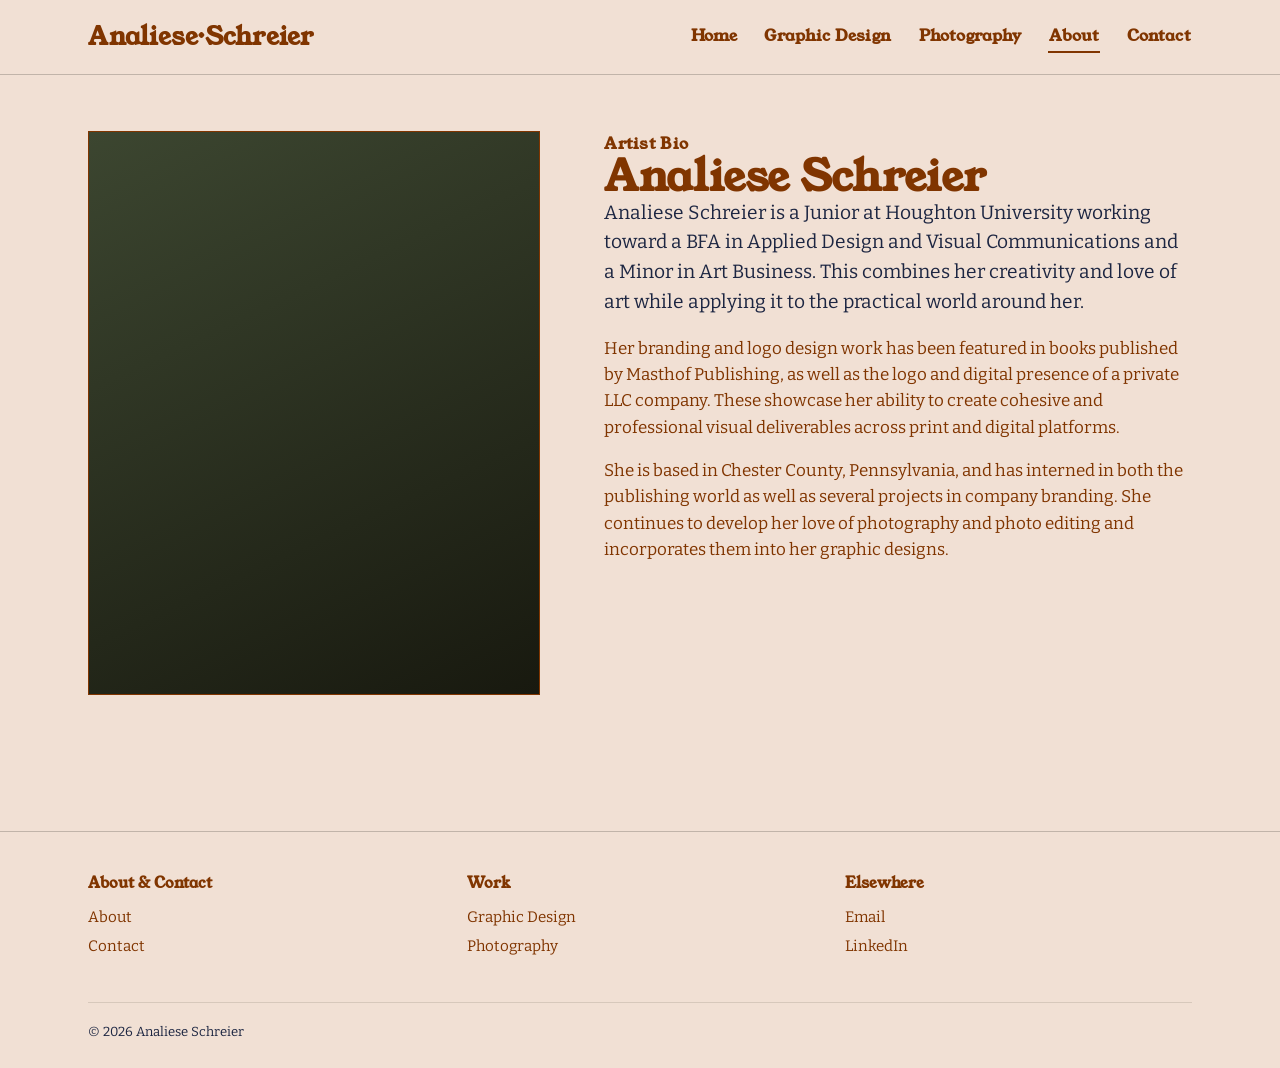
==== about.html @ 524bebe2 "Update about.html added href for headshot" ====
<!DOCTYPE html>
<html lang="en">
<head>
  <meta charset="UTF-8">
  <meta name="viewport" content="width=device-width, initial-scale=1.0">
  <title>About — Analiese Schreier</title>
  <link rel="icon" type="image/x-icon" href="favicon.png">
  <meta name="description" content="About Analiese Schreier, a graphic design student at Houghton University based in Chester County, PA.">
  <link rel="stylesheet" href="styles.css">
</head>
<body>

<header class="site-header">
  <div class="wrap">
    <a class="brand" href="index.html">Analiese<span>·</span>Schreier</a>
    <button class="nav-toggle" aria-label="Open menu" aria-expanded="false">
      <span></span>
    </button>
    <nav class="primary-nav" aria-label="Primary">
      <ul>
        <li><a href="index.html">Home</a></li>
        <!-- <li><a href="portfolio.html">Portfolio</a></li> -->
        <li><a href="graphic-design.html">Graphic Design</a></li>
        <li><a href="photographic-design.html">Photography</a></li>
        <li><a href="about.html" aria-current="page">About</a></li>
        <li><a href="contact.html">Contact</a></li>
      </ul>
    </nav>
  </div>
</header>

<main>
  <div class="wrap">
    <div class="about-grid">
      <div>
        <div class="gallery-frame gallery-frame--fallback" style="--c1:#3C4630; --c2:#18190F;" href="AboutMe_Darkbackground.png"></div>
      </div>
      <div>
        <span class="eyebrow-num">Artist Bio</span>
        <h1 class="h-section">Analiese Schreier</h1>
        <p class="lede">Analiese Schreier is a Junior at Houghton University
        working toward a BFA in Applied Design and Visual Communications and
        a Minor in Art Business. This combines her creativity and love of
        art while applying it to the practical world around her.</p>
        <p>Her branding and logo design work has been featured in books
        published by Masthof Publishing, as well as the logo and digital
        presence of a private LLC company. These showcase her ability to
        create cohesive and professional visual deliverables across print
        and digital platforms.</p>
        <p>She is based in Chester County, Pennsylvania, and has interned
        in both the publishing world as well as several projects in
        company branding. She continues to develop her love of photography
        and photo editing and incorporates them into her graphic designs.</p>
      </div>
    </div>
  </div>

  <!--
  <section class="hairline-top">
    <div class="wrap">
      <div class="section-head">
        <h2 class="h-section">Timeline</h2>
      </div>
      <!-- TODO: placeholder timeline — replace with your own history. --><!--
      <div class="timeline">
        <div class="timeline-row">
          <span class="yr">Year</span>
          <p>Add a milestone here.</p>
        </div>
        <div class="timeline-row">
          <span class="yr">Year</span>
          <p>Add a milestone here.</p>
        </div>
        <div class="timeline-row">
          <span class="yr">Year</span>
          <p>Add a milestone here.</p>
        </div>
      </div>
    </div>
  </section>

  <section class="hairline-top">
    <div class="wrap">
      <div class="about-grid" style="padding-bottom: 0;">
        <div>
          <h2 class="h-section" style="font-size: clamp(1.6rem, 3vw, 2.1rem);">Tools &amp; materials</h2>
        </div>
        <div>
          <!-- TODO: placeholder list — replace with your own tools. --><!--
          <ul class="tools-list">
            <li>Add a tool here</li>
            <li>Add a tool here</li>
            <li>Add a tool here</li>
            <li>Add a tool here</li>
          </ul>
        </div>
      </div>
    </div>
  </section>
-->
</main>

<footer class="site-footer">
  <div class="wrap">
    <div class="footer-grid">
      <div>
        <h5>About &amp; Contact</h5>
        <ul>
          <li><a href="about.html">About</a></li>
          <li><a href="contact.html">Contact</a></li>
        </ul>
      </div>
      <div>
        <h5>Work</h5>
        <ul>
          <!-- <li><a href="portfolio.html">Portfolio</a></li> -->
          <li><a href="graphic-design.html">Graphic Design</a></li>
          <li><a href="photographic-design.html">Photography</a></li>
        </ul>
      </div>
      <div>
        <h5>Elsewhere</h5>
        <ul>
          <li><a href="mailto:Schreier.Analiese@gmail.com">Email</a></li>
          <li><a href="https://www.linkedin.com/in/analiese-schreier-119aab394">LinkedIn</a></li>
        </ul>
      </div>
    </div>
    <div class="footer-base">
      <span>© 2026 Analiese Schreier</span>
    </div>
  </div>
</footer>

<script src="script.js"></script>
</body>
</html>
---- styles.css ----
/* ===========================================================
   Analiese Schreier — Graphic Design & Photography
   Design system: one unified card module, reused across
   Home, Portfolio, Graphic Design, and Photography.
   =========================================================== */

@import url('https://fonts.googleapis.com/css2?family=Young+Serif&display=swap');
@import url('https://fonts.googleapis.com/css2?family=Bitter:ital,wght@0,100..900;1,100..900&family=Young+Serif&display=swap');

:root{
  --paper: #F1E0D4;
  --paper-dim: #DDD4B9;
  --ink: #803500;
  --ink-soft: #1D2642;
  --safelight: #803500;
  --safelight-dim: #803500;
  --developer: #3C4630;
  --stop: #C99A2E;
  --line: rgba(24,25,15,0.22);
  --line-soft: rgba(24,25,15,0.12);

  --font-display: "Young Serif", serif;
  --font-body: "Bitter", serif;

  --measure: 62ch;
  --gutter: clamp(1.25rem, 3vw, 2.5rem);
}

*, *::before, *::after{ box-sizing: border-box; }

html{ scroll-behavior: smooth; }

body{
  margin: 0;
  background: var(--paper);
  color: var(--ink);
  font-family: var(--font-body);
  font-size: 17px;
  line-height: 1.55;
  -webkit-font-smoothing: antialiased;
}

@media (prefers-reduced-motion: reduce){
  html{ scroll-behavior: auto; }
  *, *::before, *::after{ animation-duration: 0.001ms !important; animation-iteration-count: 1 !important; transition-duration: 0.001ms !important; }
}

img, svg{ display: block; max-width: 100%; }

a{ color: inherit; }

h1,h2,h3,h4{
  font-family: var(--font-display);
  font-weight: 700;
  line-height: 0.94;
  margin: 0;
  letter-spacing: 0.002em;
}

p{ margin: 0 0 1em; max-width: var(--measure); }

.visually-hidden{
  position: absolute; width: 1px; height: 1px; overflow: hidden;
  clip: rect(0,0,0,0); white-space: nowrap; border: 0; padding: 0; margin: -1px;
}

:focus-visible{
  outline: 2px solid var(--safelight);
  outline-offset: 3px;
}

/* ---------- layout shell ---------- */

.wrap{
  max-width: 1180px;
  margin: 0 auto;
  padding-left: var(--gutter);
  padding-right: var(--gutter);
}

.hairline-top{ border-top: 1px solid var(--line); }
.hairline-bottom{ border-bottom: 1px solid var(--line); }

/* ---------- header / nav ---------- */

.site-header{
  position: relative;
  border-bottom: 1px solid var(--line);
  background: var(--paper);
}

.site-header .wrap{
  display: flex;
  align-items: center;
  justify-content: space-between;
  padding-top: 1.1rem;
  padding-bottom: 1.1rem;
}

.brand{
  font-family: var(--font-display);
  font-weight: 800;
  font-size: 1.55rem;
  letter-spacing: 0.01em;
  text-decoration: none;
  white-space: nowrap;
}
.brand span{ color: var(--safelight); }

.nav-toggle{
  display: none;
  background: none;
  border: 1px solid var(--ink);
  border-radius: 0;
  width: 42px;
  height: 34px;
  position: relative;
  cursor: pointer;
}
.nav-toggle span, .nav-toggle span::before, .nav-toggle span::after{
  content: "";
  position: absolute;
  left: 9px; right: 9px;
  height: 1px;
  background: var(--ink);
  top: 50%;
}
.nav-toggle span::before{ top: -7px; }
.nav-toggle span::after{ top: 7px; }

.primary-nav ul{
  list-style: none;
  display: flex;
  gap: clamp(1rem, 2vw, 2rem);
  margin: 0; padding: 0;
}

.primary-nav a{
  text-decoration: none;
  font-family: var(--font-display);
  font-weight: 600;
  font-size: 0.98rem;
  letter-spacing: 0.01em;
  padding: 0.2rem 0.05rem;
  border-bottom: 2px solid transparent;
}

.primary-nav a:hover{ border-color: var(--line); }

.primary-nav a[aria-current="page"]{
  color: var(--safelight-dim);
  border-color: var(--safelight);
}

@media (max-width: 780px){
  .nav-toggle{ display: block; }
  .primary-nav{
    position: absolute;
    top: 100%; left: 0; right: 0;
    background: var(--paper);
    border-bottom: 1px solid var(--line);
    max-height: 0;
    overflow: hidden;
    transition: max-height 0.3s ease;
  }
  .primary-nav.is-open{ max-height: 320px; }
  .primary-nav ul{
    flex-direction: column;
    gap: 0;
    padding: 0.5rem var(--gutter) 1.25rem;
  }
  .primary-nav li{ border-top: 1px solid var(--line-soft); }
  .primary-nav li:first-child{ border-top: none; }
  .primary-nav a{
    display: block;
    padding: 0.8rem 0.1rem;
  }
}

/* ---------- footer ---------- */

.site-footer{
  border-top: 1px solid var(--line);
  padding: 2.5rem 0 1.6rem;
  margin-top: 5rem;
}

.footer-grid{
  display: grid;
  grid-template-columns: repeat(3, 1fr);
  gap: 2rem;
}

@media (max-width: 780px){
  .footer-grid{ grid-template-columns: 1fr 1fr; }
}

.footer-grid h5{
  font-family: var(--font-display);
  font-weight: 700;
  font-size: 0.95rem;
  margin: 0 0 0.6rem;
}

.footer-grid ul{ list-style: none; margin: 0; padding: 0; }
.footer-grid li{ margin-bottom: 0.35rem; font-size: 0.95rem; }
.footer-grid a{ text-decoration: none; }
.footer-grid a:hover{ text-decoration: underline; }

.footer-base{
  display: flex;
  justify-content: space-between;
  flex-wrap: wrap;
  gap: 0.5rem 1.5rem;
  margin-top: 2.4rem;
  padding-top: 1.2rem;
  border-top: 1px solid var(--line-soft);
  font-size: 0.82rem;
  color: var(--ink-soft);
}

/* ---------- buttons / links ---------- */

.btn{
  display: inline-block;
  font-family: var(--font-display);
  font-weight: 700;
  font-size: 1rem;
  letter-spacing: 0.01em;
  text-decoration: none;
  padding: 0.75rem 1.5rem;
  border: 1px solid var(--ink);
  background: var(--ink);
  color: var(--paper);
}
.btn:hover{ background: var(--safelight); border-color: var(--safelight); }

.btn-outline{
  background: transparent;
  color: var(--ink);
}
.btn-outline:hover{
  background: var(--ink);
  color: var(--paper);
  border-color: var(--ink);
}

.text-link{
  font-family: var(--font-display);
  font-weight: 600;
  text-decoration: none;
  border-bottom: 1px solid var(--ink);
  padding-bottom: 0.1em;
}
.text-link:hover{ border-color: var(--safelight); color: var(--safelight-dim); }

/* ---------- utility type scale ---------- */

.h-display{ font-size: clamp(2.6rem, 7vw, 5.4rem); }
.h-section{ font-size: clamp(1.8rem, 4vw, 2.7rem); }
.h-card{ font-size: clamp(1.15rem, 2vw, 1.35rem); margin-bottom: 0.3rem; }

.eyebrow-num{
  font-family: var(--font-display);
  font-weight: 700;
  color: var(--safelight-dim);
  font-size: 1rem;
  letter-spacing: 0.02em;
}

.lede{
  font-size: 1.2rem;
  color: var(--ink-soft);
}

.caption{
  font-style: italic;
  font-size: 0.95rem;
  color: var(--ink-soft);
  margin: 0.6rem 0 0;
}

/* ---------- hero slideshow (Home) ----------
   A static logo/wordmark sits centered over a set of photos that
   slowly cross-fade behind it, pulled from photos/config.js. */

.hero-slideshow{
  position: relative;
  height: min(100vh, 780px);
  min-height: 420px;
  overflow: hidden;
  display: flex;
  align-items: center;
  justify-content: center;
  background: var(--ink); /* shows while photos load, or if none load */
}

.hero-slide{
  position: absolute;
  inset: 0;
  background-size: cover;
  background-position: center;
  opacity: 0;
  transition: opacity 1.8s ease;
}
.hero-slide.is-active{ opacity: 1; }

.hero-slideshow::after{
  content: "";
  position: absolute;
  inset: 0;
  z-index: 1;
  background: linear-gradient(180deg, rgba(24,25,15,0.45), rgba(24,25,15,0.6));
}

.hero-logo{
  position: relative;
  z-index: 2;
  text-align: center;
  padding: 0 var(--gutter);
  color: var(--paper);
}
.hero-logo .eyebrow-num{ color: var(--stop); }

.hero-wordmark{
  font-family: var(--font-display);
  font-weight: 800;
  font-size: clamp(2.6rem, 8vw, 5.5rem);
  line-height: 0.95;
  margin: 0.5rem 0;
  color: var(--paper);
}

.hero-tagline{
  font-size: 1.15rem;
  color: var(--paper);
  opacity: 0.92;
  max-width: 34rem;
  margin: 0.8rem auto 1.2rem;
}

.hero-more-link{
  color: var(--paper);
  border-bottom-color: var(--paper);
}
.hero-more-link:hover{ color: var(--stop); border-bottom-color: var(--stop); }

/* ---------- section heading pattern ---------- */

.section-head{
  display: flex;
  justify-content: space-between;
  align-items: flex-end;
  gap: 1.5rem;
  flex-wrap: wrap;
  padding: clamp(2rem, 5vw, 3rem) 0 clamp(1.2rem, 3vw, 1.8rem);
}

/* ---------- unified gallery system ----------
   One card module, used on Home, Portfolio, Graphic Design,
   and Photography, so every page of work looks like part of
   the same site rather than four different layouts. */

.gallery-section{ padding-bottom: clamp(2.5rem, 6vw, 4rem); }

.gallery-grid{
  display: grid;
  grid-template-columns: repeat(3, 1fr);
  gap: clamp(1.5rem, 3vw, 2.25rem);
  align-items: start; /* photos keep their own natural height per card */
}
@media (max-width: 900px){ .gallery-grid{ grid-template-columns: repeat(2, 1fr); } }
@media (max-width: 560px){ .gallery-grid{ grid-template-columns: 1fr; } }

.gallery-card{ display: flex; flex-direction: column; }

.gallery-frame{
  position: relative;
  border: 1px solid var(--ink);
  overflow: hidden;
  background: var(--paper-dim);
}
.gallery-frame img{
  display: block;
  width: 100%;
  height: auto; /* natural aspect ratio — photos are never cropped */
}
.gallery-frame--fallback{
  aspect-ratio: 4 / 3; /* only used when there's no real image to size against */
  background: linear-gradient(155deg, var(--c1, var(--developer)) 0%, var(--c2, var(--ink)) 100%);
}
.gallery-frame--clickable{ cursor: pointer; }
.gallery-frame--clickable:hover{ opacity: 0.92; }
.gallery-frame--clickable:focus-visible{ outline: 2px solid var(--safelight); outline-offset: 2px; }

.gallery-body{ padding-top: 0.9rem; }
.gallery-body .meta{
  font-size: 0.85rem;
  color: var(--ink-soft);
  margin: 0 0 0.5rem;
}
.gallery-body p:last-of-type{ margin-bottom: 0.4rem; }

.gallery-more-link{ display: inline-block; margin-top: 0.3rem; }

/* ---------- filter bar (Portfolio) ---------- */

.filter-bar{
  display: flex;
  flex-wrap: wrap;
  gap: 0.6rem;
  padding: 0 0 clamp(1.5rem, 4vw, 2.5rem);
}
.filter-bar button{
  font-family: var(--font-display);
  font-weight: 600;
  font-size: 0.95rem;
  background: transparent;
  border: 1px solid var(--ink);
  padding: 0.5rem 1.1rem;
  cursor: pointer;
  color: var(--ink);
}
.filter-bar button[aria-pressed="true"]{
  background: var(--ink);
  color: var(--paper);
}

/* ---------- discipline list (Home) ---------- */

.discipline-list{
  border-top: 1px solid var(--ink);
}
.discipline-row{
  display: grid;
  grid-template-columns: 4rem 1.4fr 2fr;
  gap: 1.5rem;
  padding: 1.4rem 0;
  border-bottom: 1px solid var(--line);
  align-items: baseline;
}
@media (max-width: 700px){
  .discipline-row{ grid-template-columns: 3rem 1fr; }
  .discipline-row .discipline-desc{ grid-column: 2 / 3; }
}
.discipline-row .num{ font-family: var(--font-display); font-weight: 700; color: var(--safelight-dim); }
.discipline-row h3{ font-size: 1.3rem; }
.discipline-row p{ margin: 0; font-size: 0.98rem; color: var(--ink-soft); }

/* ---------- about page ---------- */

.about-grid{
  display: grid;
  grid-template-columns: 1fr 1.3fr;
  gap: clamp(2rem, 5vw, 4rem);
  padding: clamp(2rem, 5vw, 3.5rem) 0;
}
@media (max-width: 860px){ .about-grid{ grid-template-columns: 1fr; } }

.about-grid .gallery-frame{ aspect-ratio: 4/5; }

.timeline{ border-top: 1px solid var(--ink); margin-top: 1rem; }
.timeline-row{
  display: grid;
  grid-template-columns: 6rem 1fr;
  gap: 1.5rem;
  padding: 1.1rem 0;
  border-bottom: 1px solid var(--line);
}
.timeline-row .yr{ font-family: var(--font-display); font-weight: 700; }

.tools-list{
  display: grid;
  grid-template-columns: repeat(2, 1fr);
  gap: 0.4rem 1.5rem;
  list-style: none;
  padding: 0; margin: 0;
  font-size: 0.98rem;
}
.tools-list li{ padding: 0.4rem 0; border-bottom: 1px solid var(--line-soft); }

/* ---------- contact page ---------- */

.contact-grid{
  display: grid;
  grid-template-columns: 1fr 1fr;
  gap: clamp(2rem, 5vw, 4rem);
  padding: clamp(2rem, 5vw, 3.5rem) 0 clamp(3rem, 6vw, 5rem);
}
@media (max-width: 860px){ .contact-grid{ grid-template-columns: 1fr; } }

.field{ margin-bottom: 1.4rem; }
.field label{
  display: block;
  font-family: var(--font-display);
  font-weight: 600;
  font-size: 0.92rem;
  margin-bottom: 0.4rem;
}
.field input, .field textarea{
  width: 100%;
  border: 1px solid var(--ink);
  background: var(--paper-dim);
  padding: 0.7rem 0.8rem;
  font-family: var(--font-body);
  font-size: 1rem;
  color: var(--ink);
}
.field textarea{ min-height: 130px; resize: vertical; }
.field input:focus, .field textarea:focus{ outline: 2px solid var(--safelight); outline-offset: 1px; }

.info-block{ margin-bottom: 2rem; }
.info-block h5{
  font-family: var(--font-display);
  font-weight: 700;
  margin: 0 0 0.4rem;
  font-size: 1rem;
}
.info-block p{ margin: 0; }

/* ---------- work detail page (work.html) ---------- */

.work-back{ padding-top: clamp(1.5rem, 4vw, 2.5rem); margin: 0; }

.work-detail{
  display: grid;
  grid-template-columns: 1.3fr 1fr;
  gap: clamp(2rem, 5vw, 4rem);
  align-items: start;
  padding: clamp(1.5rem, 4vw, 2.5rem) 0 clamp(3rem, 6vw, 5rem);
}
@media (max-width: 860px){ .work-detail{ grid-template-columns: 1fr; } }

.work-detail-frame img{ cursor: default; }

.work-detail-body .meta{ margin-bottom: 1rem; }

/* ---------- lightbox ---------- */

.lightbox-overlay{
  position: fixed;
  inset: 0;
  background: rgba(0,0,0,0.88);
  display: flex;
  align-items: center;
  justify-content: center;
  padding: clamp(1.5rem, 5vw, 4rem);
  z-index: 1000;
}
.lightbox-overlay[hidden]{ display: none; }

.lightbox-image{
  max-width: 100%;
  max-height: 100%;
  width: auto;
  height: auto;
  object-fit: contain;
  box-shadow: none;
}

.lightbox-close{
  position: absolute;
  top: clamp(0.75rem, 3vw, 1.5rem);
  right: clamp(0.75rem, 3vw, 1.5rem);
  width: 2.75rem;
  height: 2.75rem;
  border: 1px solid var(--paper);
  background: transparent;
  color: var(--paper);
  font-size: 1.6rem;
  line-height: 1;
  cursor: pointer;
}
.lightbox-close:hover{ background: var(--paper); color: var(--ink); }

body.lightbox-open{ overflow: hidden; }

/* ---------- page intro (interior pages) ---------- */

.page-intro{ padding: clamp(2.5rem, 6vw, 4rem) 0 clamp(1.5rem, 4vw, 2rem); max-width: 52rem; }
.page-intro .eyebrow-num{ display: block; margin-bottom: 0.8rem; }
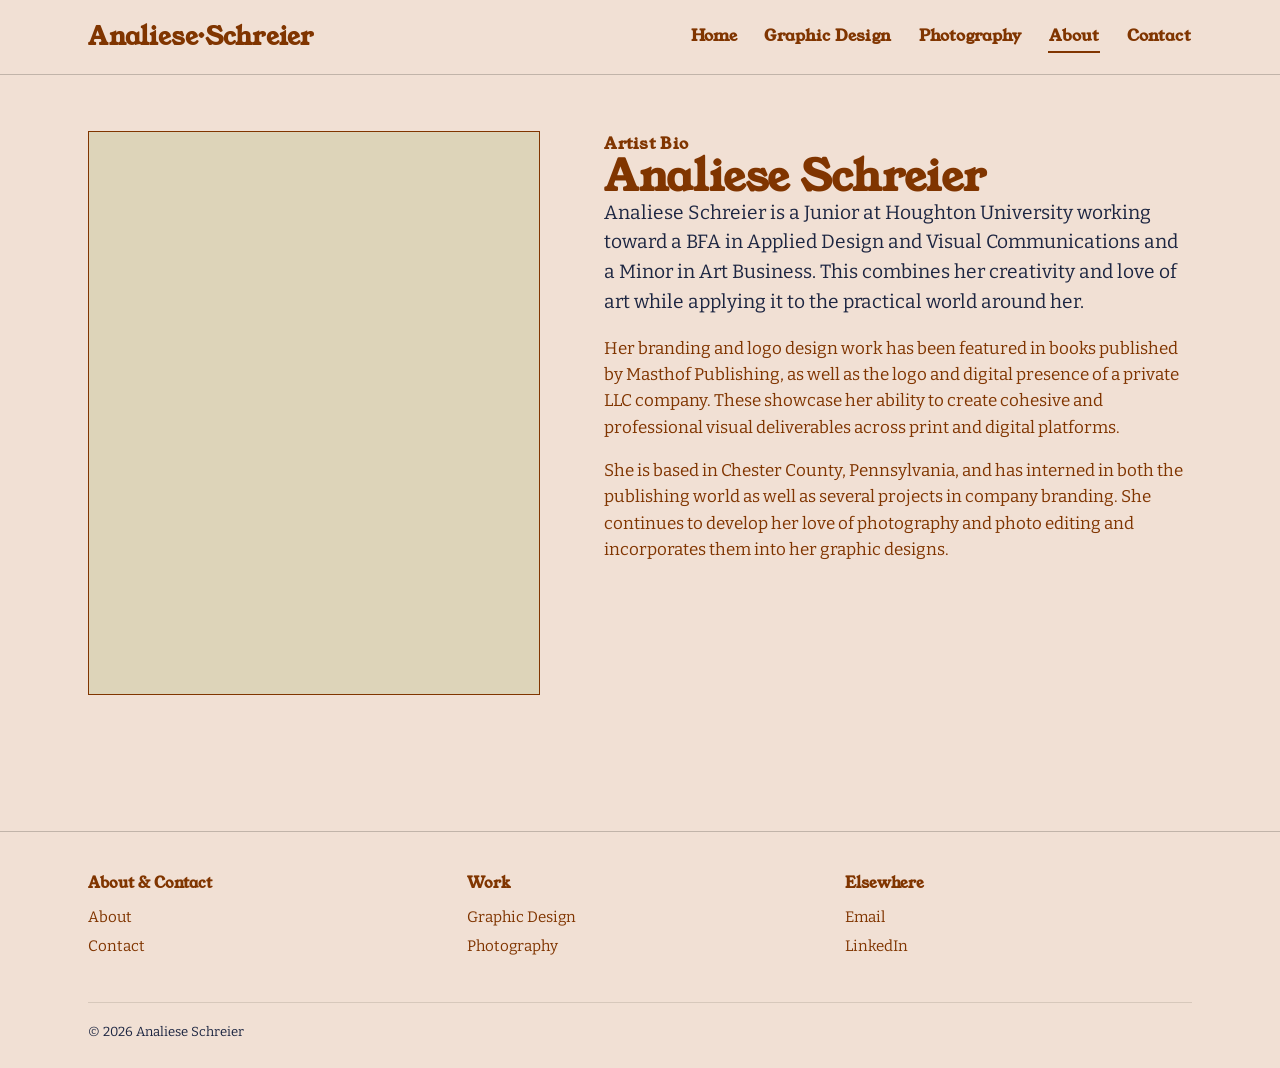
==== commit dd681af3: "Update about.html" ====
--- a/about.html
+++ b/about.html
@@ -33,7 +33,7 @@
   <div class="wrap">
     <div class="about-grid">
       <div>
-        <div class="gallery-frame gallery-frame--fallback" style="--c1:#3C4630; --c2:#18190F;" href="AboutMe_Darkbackground.png"></div>
+        <div class="gallery-frame AboutMe_Darkbackground.png" style="--c1:#3C4630; --c2:#18190F;" ></div>
       </div>
       <div>
         <span class="eyebrow-num">Artist Bio</span>
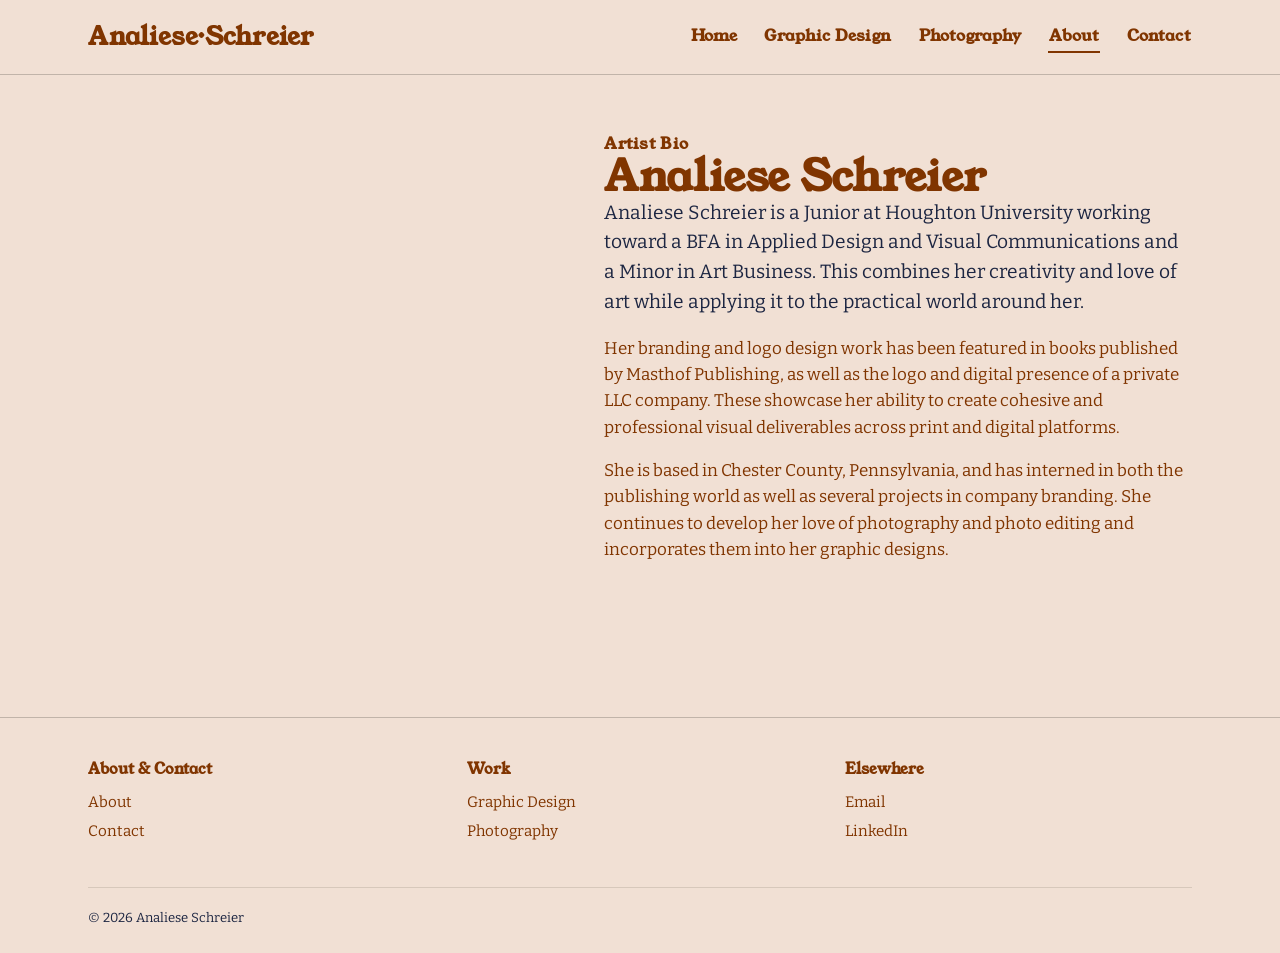
==== commit 351e9c3d: "Update about.html" ====
--- a/about.html
+++ b/about.html
@@ -33,7 +33,7 @@
   <div class="wrap">
     <div class="about-grid">
       <div>
-        <div class="gallery-frame AboutMe_Darkbackground.png" style="--c1:#3C4630; --c2:#18190F;" ></div>
+        <div src="AboutMe_Darkbackground.png" style="--c1:#3C4630; --c2:#18190F;" ></div>
       </div>
       <div>
         <span class="eyebrow-num">Artist Bio</span>
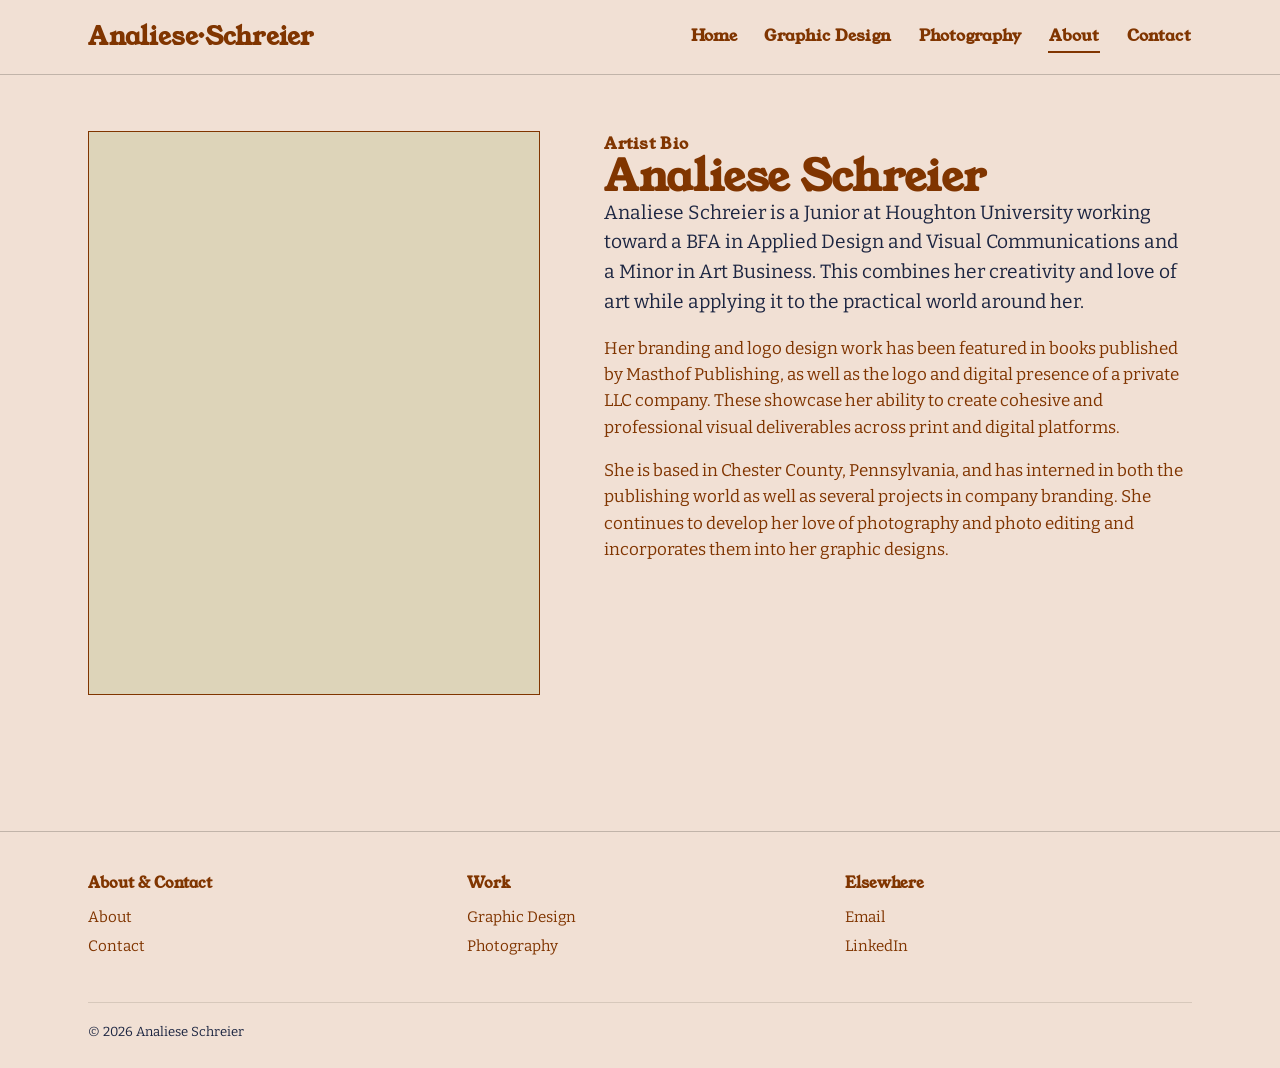
==== commit 1fd4b859: "Update about.html" ====
--- a/about.html
+++ b/about.html
@@ -33,7 +33,7 @@
   <div class="wrap">
     <div class="about-grid">
       <div>
-        <div src="AboutMe_Darkbackground.png" style="--c1:#3C4630; --c2:#18190F;" ></div>
+        <div class="gallery-frame" src="AboutMe_Darkbackground.png" style="--c1:#3C4630; --c2:#18190F;" ></div>
       </div>
       <div>
         <span class="eyebrow-num">Artist Bio</span>
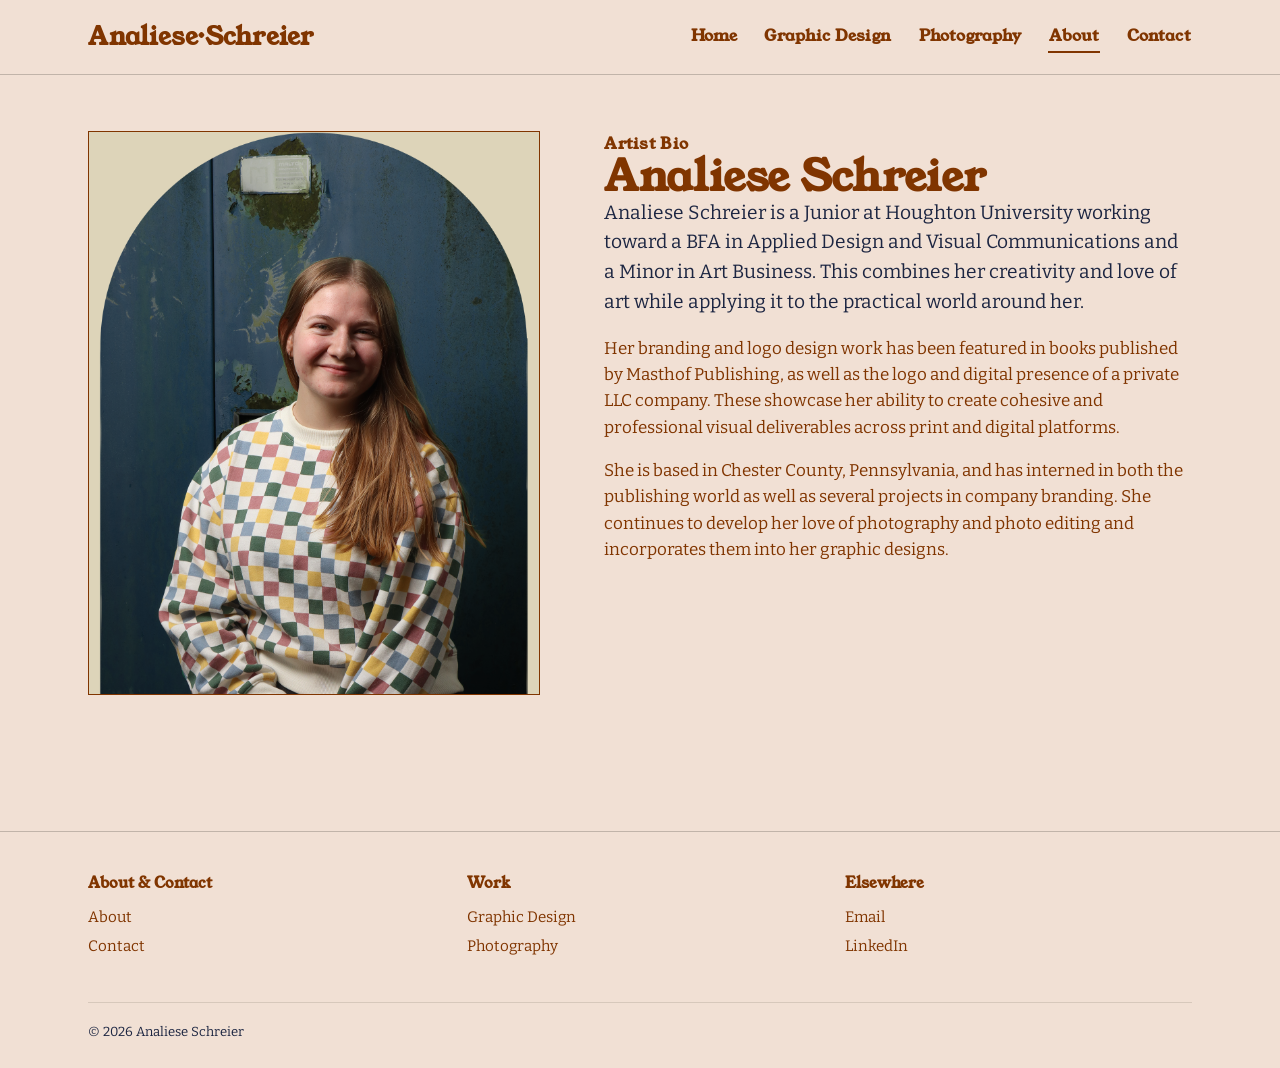
==== commit ccf6830f: "Update about.html" ====
--- a/about.html
+++ b/about.html
@@ -33,7 +33,7 @@
   <div class="wrap">
     <div class="about-grid">
       <div>
-        <div class="gallery-frame" src="AboutMe_Darkbackground.png" style="--c1:#3C4630; --c2:#18190F;" ></div>
+        <div class="gallery-frame" style="--c1:#3C4630; --c2:#18190F;" > <img src="AboutMe_Darkbackground.png" alt="headshot of the artist in a checkered sweater in front of a rustic blue wall"></div>
       </div>
       <div>
         <span class="eyebrow-num">Artist Bio</span>
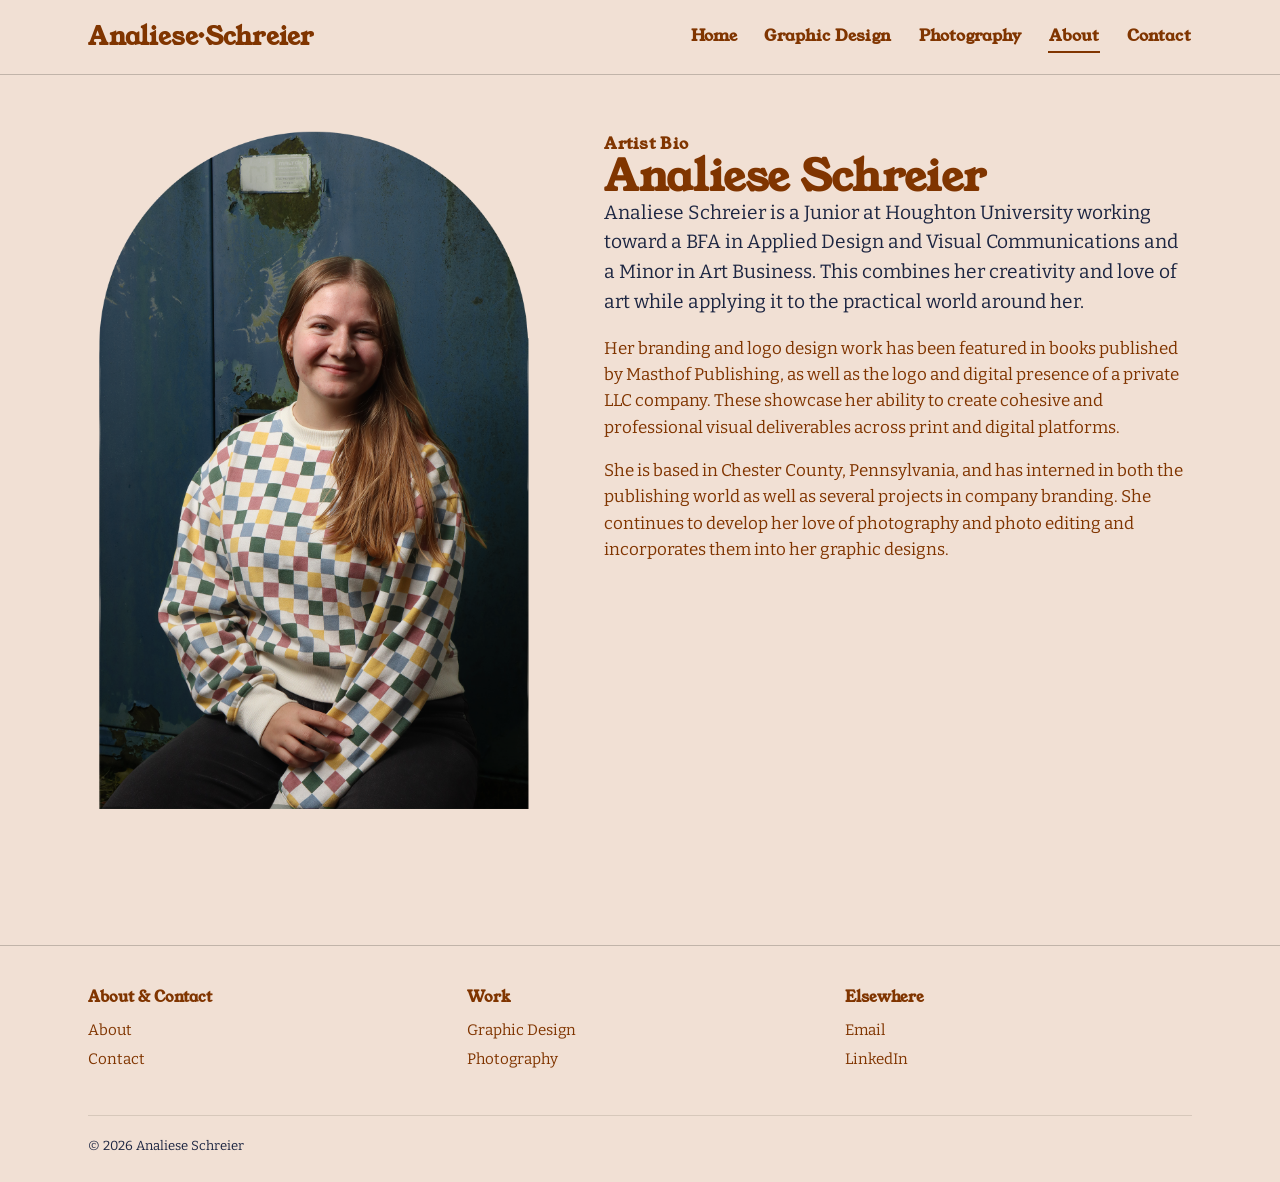
==== commit 7760e2ae: "Update about.html" ====
--- a/about.html
+++ b/about.html
@@ -33,7 +33,9 @@
   <div class="wrap">
     <div class="about-grid">
       <div>
-        <div class="gallery-frame" style="--c1:#3C4630; --c2:#18190F;" > <img src="AboutMe_Darkbackground.png" alt="headshot of the artist in a checkered sweater in front of a rustic blue wall"></div>
+        <div> 
+          <img src="AboutMe_Darkbackground.png" alt="headshot of the artist in a checkered sweater in front of a rustic blue wall">
+        </div>
       </div>
       <div>
         <span class="eyebrow-num">Artist Bio</span>
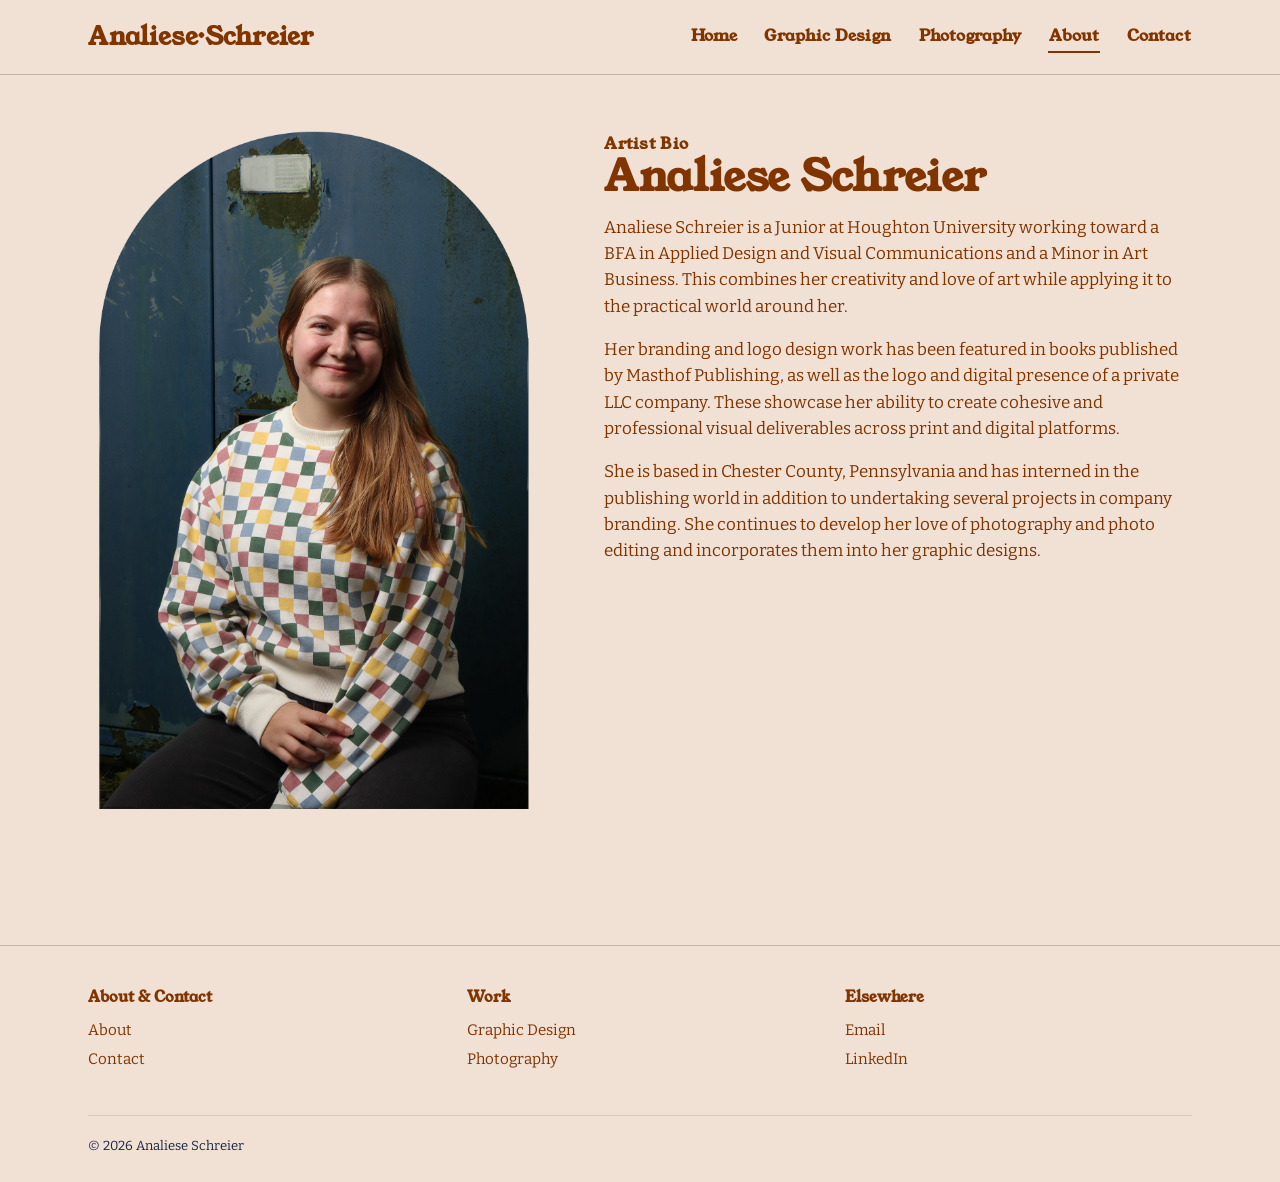
==== commit e0430483: "graphical and grammatical revisions" ====
--- a/about.html
+++ b/about.html
@@ -40,7 +40,8 @@
       <div>
         <span class="eyebrow-num">Artist Bio</span>
         <h1 class="h-section">Analiese Schreier</h1>
-        <p class="lede">Analiese Schreier is a Junior at Houghton University
+        <p></p>
+        <p>Analiese Schreier is a Junior at Houghton University
         working toward a BFA in Applied Design and Visual Communications and
         a Minor in Art Business. This combines her creativity and love of
         art while applying it to the practical world around her.</p>
@@ -49,8 +50,8 @@
         presence of a private LLC company. These showcase her ability to
         create cohesive and professional visual deliverables across print
         and digital platforms.</p>
-        <p>She is based in Chester County, Pennsylvania, and has interned
-        in both the publishing world as well as several projects in
+        <p>She is based in Chester County, Pennsylvania and has interned
+        in the publishing world in addition to undertaking several projects in
         company branding. She continues to develop her love of photography
         and photo editing and incorporates them into her graphic designs.</p>
       </div>
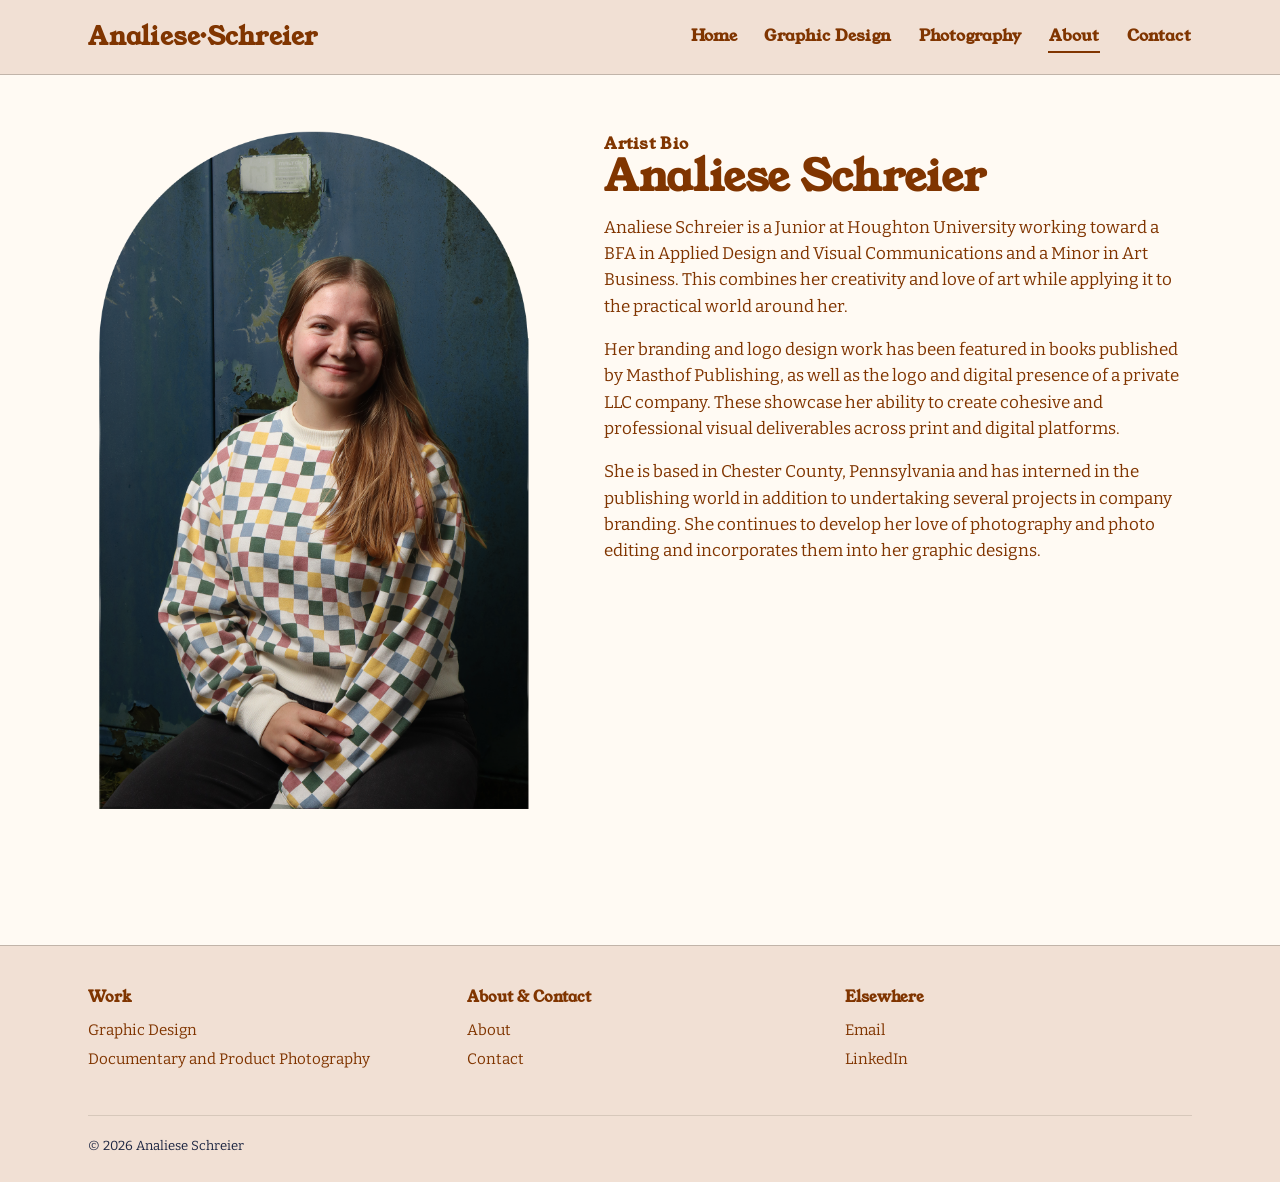
==== commit 1d71f4e4: "Changed background colors and select phrasing" ====
--- a/about.html
+++ b/about.html
@@ -103,37 +103,37 @@
 -->
 </main>
 
-<footer class="site-footer">
-  <div class="wrap">
-    <div class="footer-grid">
-      <div>
-        <h5>About &amp; Contact</h5>
-        <ul>
-          <li><a href="about.html">About</a></li>
-          <li><a href="contact.html">Contact</a></li>
-        </ul>
+  <footer class="site-footer">
+    <div class="wrap">
+      <div class="footer-grid">
+        <div>
+          <h5>Work</h5>
+          <ul>
+            <!-- <li><a href="portfolio.html">Portfolio</a></li> -->
+            <li><a href="graphic-design.html">Graphic Design</a></li>
+            <li><a href="photographic-design.html">Documentary and Product Photography</a></li>
+          </ul>
+        </div>
+        <div>
+          <h5>About &amp; Contact</h5>
+          <ul>
+            <li><a href="about.html">About</a></li>
+            <li><a href="contact.html">Contact</a></li>
+          </ul>
+        </div>
+        <div>
+          <h5>Elsewhere</h5>
+          <ul>
+            <li><a href="mailto:Schreier.Analiese@gmail.com">Email</a></li>
+            <li><a href="https://www.linkedin.com/in/analiese-schreier-119aab394">LinkedIn</a></li>
+          </ul>
+        </div>
       </div>
-      <div>
-        <h5>Work</h5>
-        <ul>
-          <!-- <li><a href="portfolio.html">Portfolio</a></li> -->
-          <li><a href="graphic-design.html">Graphic Design</a></li>
-          <li><a href="photographic-design.html">Photography</a></li>
-        </ul>
-      </div>
-      <div>
-        <h5>Elsewhere</h5>
-        <ul>
-          <li><a href="mailto:Schreier.Analiese@gmail.com">Email</a></li>
-          <li><a href="https://www.linkedin.com/in/analiese-schreier-119aab394">LinkedIn</a></li>
-        </ul>
+      <div class="footer-base">
+        <span>© 2026 Analiese Schreier</span>
       </div>
     </div>
-    <div class="footer-base">
-      <span>© 2026 Analiese Schreier</span>
-    </div>
-  </div>
-</footer>
+  </footer>
 
 <script src="script.js"></script>
 </body>
--- a/styles.css
+++ b/styles.css
@@ -9,7 +9,7 @@
 
 :root{
   --paper: #F1E0D4;
-  --paper-dim: #DDD4B9;
+  --paper-dim: #fffaf3;
   --ink: #803500;
   --ink-soft: #1D2642;
   --safelight: #803500;
@@ -32,7 +32,7 @@
 
 body{
   margin: 0;
-  background: var(--paper);
+  background: var(--paper-dim);
   color: var(--ink);
   font-family: var(--font-body);
   font-size: 17px;
@@ -104,6 +104,7 @@
   letter-spacing: 0.01em;
   text-decoration: none;
   white-space: nowrap;
+  font-kerning: none;
 }
 .brand span{ color: var(--safelight); }
 
@@ -183,6 +184,7 @@
   border-top: 1px solid var(--line);
   padding: 2.5rem 0 1.6rem;
   margin-top: 5rem;
+  background: var(--paper);
 }
 
 .footer-grid{
@@ -505,6 +507,8 @@
   font-family: var(--font-body);
   font-size: 1rem;
   color: var(--ink);
+  border-radius:25px;
+
 }
 .field textarea{ min-height: 130px; resize: vertical; }
 .field input:focus, .field textarea:focus{ outline: 2px solid var(--safelight); outline-offset: 1px; }
